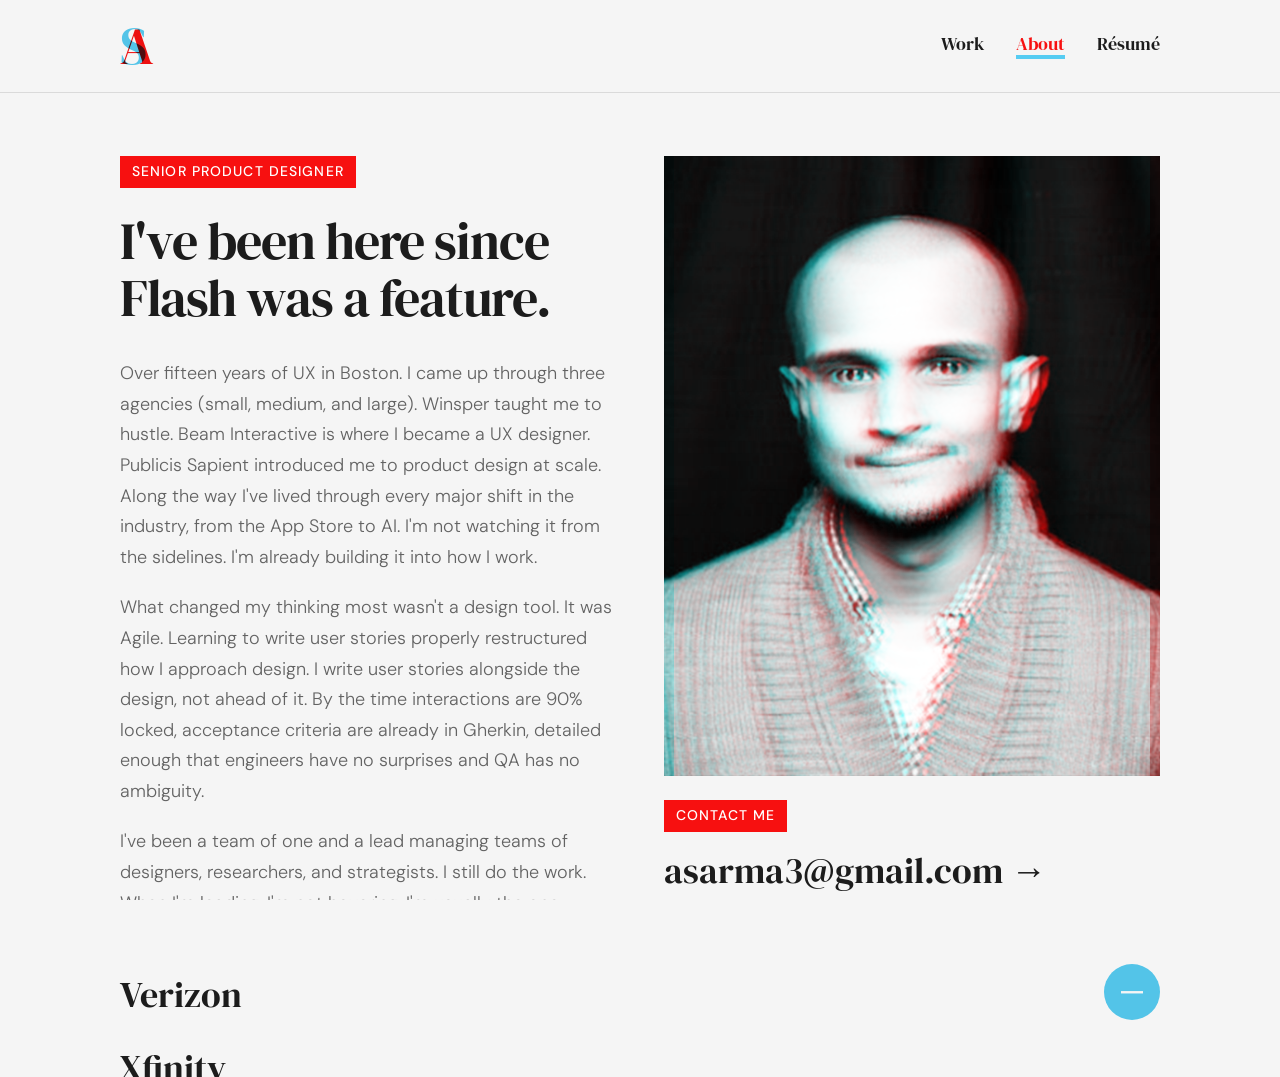
==== about.html @ 3e9cbd84 "Initial commit" ====
<!doctype html>
<html lang="en">
  <head>
    <meta charset="UTF-8" />
    <meta name="viewport" content="width=device-width, initial-scale=1.0" />
    <title>About — Senior Product Designer</title>
    <link rel="preconnect" href="https://fonts.googleapis.com" />
    <link
      href="https://fonts.googleapis.com/css2?family=DM+Serif+Display:ital@0;1&family=DM+Sans:wght@300;400;500&display=swap"
      rel="stylesheet"
    />
    <link rel="icon" type="image/svg+xml" href="assets/favicon/favicon.svg" />
    <link rel="icon" type="image/png" href="assets/favicon/favicon.png" />
    <link rel="stylesheet" href="css/tokens.css" />
    <link rel="stylesheet" href="css/global.css" />
    <link rel="stylesheet" href="css/nav.css" />
    <link rel="stylesheet" href="css/about.css" />
  </head>
  <body>
    <a class="skip-link" href="#main-content">Skip to main content</a>
    <div class="ruby-entrance" aria-hidden="true"></div>

    <!-- Nav -->
    <nav class="site-nav">
      <div class="nav-inner">
        <a href="index.html" class="nav-logo" aria-label="Home">
          <span class="logo-a" aria-hidden="true">A</span>
          <span class="logo-s" aria-hidden="true">S</span>
        </a>
        <ul class="nav-links">
          <li>
            <button class="nav-work-toggle" aria-expanded="false">Work</button>
          </li>
          <li><a href="about.html">About</a></li>
          <li><a href="resume.html">Résumé</a></li>
        </ul>
        <button class="nav-burger" aria-label="Open menu" aria-expanded="false">
          <span></span>
          <span></span>
        </button>
      </div>
    </nav>

    <!-- Work panel -->
    <div class="work-panel" aria-hidden="true">
      <button class="work-panel-close" aria-label="Close work menu"></button>
      <ul class="work-panel-list">
        <li><a href="work/verizon.html">Verizon</a></li>
        <li><a href="work/xfinity.html">Xfinity</a></li>
        <li><a href="work/liberty-mutual.html">Liberty Mutual</a></li>
        <li><a href="work/ram.html">RAM Trucks</a></li>
        <li><a href="work/red-sox.html">Red Sox</a></li>
        <li><a href="work/virgin-mobile.html">Virgin Mobile</a></li>
      </ul>
    </div>

    <!-- Mobile menu overlay -->
    <div class="nav-mobile-menu" aria-hidden="true">
      <div class="nav-mobile-inner">
        <ul class="nav-mobile-primary">
          <li>
            <button class="nav-mobile-work-trigger" aria-expanded="false">
              Work
              <span class="nav-mobile-chevron" aria-hidden="true"></span>
            </button>
            <div class="nav-mobile-accordion">
              <ul class="nav-mobile-work-list">
                <li><a href="work/verizon.html">Verizon</a></li>
                <li><a href="work/xfinity.html">Xfinity</a></li>
                <li><a href="work/liberty-mutual.html">Liberty Mutual</a></li>
                <li><a href="work/ram.html">RAM Trucks</a></li>
                <li><a href="work/red-sox.html">Red Sox</a></li>
                <li><a href="work/virgin-mobile.html">Virgin Mobile</a></li>
              </ul>
            </div>
          </li>
          <li><a href="about.html">About</a></li>
          <li><a href="resume.html">Résumé</a></li>
        </ul>
      </div>
    </div>

    <!-- About -->
    <main id="main-content">
      <!-- Hero -->
      <section class="about-hero">
        <!-- Left: text -->
        <div class="about-text">
          <p class="eyebrow about-eyebrow">Senior Product Designer</p>
          <h1 class="about-heading">
            I've been here since Flash was a feature.
          </h1>
          <div class="about-body">
            <p>
              Over fifteen years of UX in Boston. I came up through three
              agencies (small, medium, and large). Winsper taught me to hustle.
              Beam Interactive is where I became a UX designer. Publicis Sapient
              introduced me to product design at scale. Along the way I've lived
              through every major shift in the industry, from the App Store to
              AI. I'm not watching it from the sidelines. I'm
              already building it into how I work.
            </p>
            <p>
              What changed my thinking most wasn't a design tool. It was Agile.
              Learning to write user stories properly restructured how I
              approach design. I write user stories alongside the design, not
              ahead of it. By the time interactions are 90% locked, acceptance
              criteria are already in Gherkin, detailed enough that engineers
              have no surprises and QA has no ambiguity.
            </p>
            <p>
              I've been a team of one and a lead managing teams of designers,
              researchers, and strategists. I still do the work. When I'm
              leading, I'm not hovering. I'm usually the one sketching
              something next to you.
            </p>
          </div>
        </div>

        <!-- Right: portrait + contact -->
        <div class="about-right">
          <div class="about-photo-wrap">
            <img
              class="about-photo-bw"
              src="assets/images/about/portrait-bw.png"
              alt="Portrait"
            />
            <img
              class="about-photo-ruby"
              src="assets/images/about/portrait-ruby.png"
              aria-hidden="true"
            />
            <img
              class="about-photo-cyan"
              src="assets/images/about/portrait-cyan.png"
              aria-hidden="true"
            />
          </div>
          <div class="about-contact-group">
            <p class="eyebrow">Contact me</p>
            <a href="mailto:asarma3@gmail.com" class="about-contact"
              >asarma3@gmail.com →</a
            >
          </div>
        </div>
      </section>
    </main>

    <script src="js/cursor.js"></script>
    <script src="js/rubylith.js"></script>
    <script src="js/nav.js"></script>
    <script src="js/scroll.js"></script>
    <script>
      if (!window.matchMedia("(hover: hover) and (pointer: fine)").matches) {
        const wrap = document.querySelector(".about-photo-wrap");
        if (wrap) {
          wrap.addEventListener("click", () =>
            wrap.classList.toggle("is-tapped"),
          );
        }
      }
    </script>
  </body>
</html>
---- css/tokens.css ----
:root {
  /* Typography */
  --font-display: "DM Serif Display", serif;
  --font-body: "DM Sans", sans-serif;

  --text-display: 52px; /* weight 400, tracking -0.02em, lh 1.1 */
  --text-h1: 36px;      /* weight 400, tracking -0.015em, lh 1.2 */
  --text-h2: 26px;      /* weight 400, lh 1.3 */
  --text-body-lg: 18px; /* weight 300, lh 1.7 */
  --text-body: 15px;    /* weight 300, lh 1.7 */
  --text-label: 13px;   /* weight 400, lh 1.5 */
  --text-eyebrow: 14px; /* weight 500, tracking 0.08em, uppercase — 14px minimum for WCAG AA on ruby badge */

  /* Spacing — 4px base grid */
  --space-1: 4px;
  --space-2: 8px;
  --space-3: 12px;
  --space-4: 16px;
  --space-5: 20px;
  --space-6: 24px;
  --space-8: 32px;
  --space-10: 40px;
  --space-12: 48px;
  --space-16: 64px;
  --space-20: 80px;
  --space-24: 96px;
  --space-32: 128px;
  --space-40: 160px;

  /* Semantic spacing */
  --page-margin: 40px;
  --max-width: 1120px;

  /* Border radius — 4px increments */
  --radius-none: 0px;
  --radius-sm: 4px;
  --radius-md: 8px;
  --radius-lg: 12px;
  --radius-xl: 16px;
  --radius-2xl: 24px;
  --radius-full: 9999px;

  /* Border widths */
  --border-subtle: 0.5px;
  --border-default: 1px;
  --border-strong: 2px;
  --border-accent: 3px;

  /* Motion */
  --duration-instant: 100ms;
  --duration-fast: 200ms;
  --duration-base: 300ms;
  --duration-slow: 500ms;
  --duration-slower: 800ms;
  --duration-slowest: 1200ms;

  --ease-default: cubic-bezier(0.4, 0, 0.2, 1);
  --ease-out: cubic-bezier(0, 0, 0.2, 1);
  --ease-in: cubic-bezier(0.4, 0, 1, 1);
  --ease-spring: cubic-bezier(0.34, 1.56, 0.64, 1);
  --ease-linear: linear;

  /* Color */
  --color-bg: #f5f5f5;
  --color-surface: #ebebeb;
  --color-text: #1c1c1c;
  --color-text-muted: #636363;
  --color-border: rgba(28, 26, 24, 0.12);
  --color-ruby: #f71010;
  --color-cyan: #56CCF2;
  --ruby-blend: multiply;
}
---- css/global.css ----
/* Skip nav */
.skip-link {
  position: absolute;
  top: -100%;
  left: var(--page-margin);
  padding: var(--space-2) var(--space-4);
  background: var(--color-text);
  color: var(--color-bg);
  font-size: var(--text-label);
  font-weight: 400;
  text-decoration: none;
  z-index: 10000;
  border-radius: var(--radius-md);
}
.skip-link:focus {
  top: var(--space-4);
}

/* Reset */
*,
*::before,
*::after {
  box-sizing: border-box;
}
* {
  margin: 0;
}
body {
  font-family: var(--font-body);
  font-size: var(--text-body);
  font-weight: 300;
  color: var(--color-text);
  background: var(--color-bg);
  line-height: 1.7;
  -webkit-font-smoothing: antialiased;
}
img,
video {
  max-width: 100%;
  display: block;
}
p,
h1,
h2,
h3 {
  overflow-wrap: break-word;
}

/* Rubylith entrance overlay — shared across all pages */
.ruby-entrance {
  position: fixed;
  inset: 0;
  background: var(--color-ruby);
  mix-blend-mode: var(--ruby-blend);
  opacity: 1;
  pointer-events: none;
  z-index: 200;
}

/* Eyebrow — shared across all pages */
.eyebrow {
  display: inline-block;
  font-size: var(--text-eyebrow);
  font-weight: 500;
  letter-spacing: 0.08em;
  text-transform: uppercase;
  color: #fff;
  background: var(--color-ruby);
  padding: var(--space-1) var(--space-3);
  transition: background var(--duration-base) var(--ease-out);
}

.eyebrow:hover {
  background: var(--color-cyan);
}

/* Buttons */
.btn-primary {
  display: inline-block;
  padding: var(--space-3) var(--space-6);
  background: var(--color-text);
  color: var(--color-bg);
  border-radius: var(--radius-md);
  font-size: var(--text-label);
  font-weight: 400;
  text-decoration: none;
  transition: opacity var(--duration-fast) var(--ease-out);
}
.btn-primary:hover {
  opacity: 0.85;
}

.btn-secondary {
  display: inline-block;
  padding: var(--space-3) var(--space-6);
  background: transparent;
  color: var(--color-text);
  border: var(--border-default) solid var(--color-border);
  border-radius: var(--radius-md);
  font-size: var(--text-label);
  font-weight: 400;
  text-decoration: none;
  transition: background var(--duration-fast) var(--ease-out);
}
.btn-secondary:hover {
  background: var(--color-surface);
}

/* Scroll-driven fade-in */
@media (prefers-reduced-motion: no-preference) {
  .fade-in {
    opacity: 0;
    transform: translateY(16px);
    transition:
      opacity var(--duration-slow) var(--ease-out),
      transform var(--duration-slow) var(--ease-out);
  }
  .fade-in.is-visible {
    opacity: 1;
    transform: translateY(0);
  }
}

/* Ruby cursor — desktop / pointer devices only */
.cursor-ruby {
  position: fixed;
  width: 64px;
  height: 64px;
  border-radius: var(--radius-full);
  background: var(--color-ruby);
  mix-blend-mode: var(--ruby-blend);
  pointer-events: none;
  z-index: 9999;
  top: 0;
  left: 0;
  transform: translate(-50%, -50%);
  opacity: 0;
  transition:
    opacity var(--duration-fast) var(--ease-out),
    width var(--duration-fast) var(--ease-spring),
    height var(--duration-fast) var(--ease-spring),
    background var(--duration-base) var(--ease-out);
}

.cursor-ruby.is-hovering {
  width: 16px;
  height: 16px;
  background: var(--color-cyan);
}

/* Responsive breakpoints */
/* Mobile first — base styles apply to mobile */
/* Tablet */
@media (min-width: 768px) {
}
/* Desktop */
@media (min-width: 1024px) {
}
/* Wide */
@media (min-width: 1280px) {
}
---- css/nav.css ----
/* nav.css — site navigation styles */

:root {
  --nav-height: 92px;
}

.site-nav {
  position: fixed;
  top: 0;
  left: 0;
  right: 0;
  z-index: 100;
  background: var(--color-bg);
  border-bottom: var(--border-subtle) solid var(--color-border);
  transition:
    box-shadow var(--duration-fast) var(--ease-out),
    backdrop-filter var(--duration-fast) var(--ease-out);
}

.site-nav.is-scrolled {
  backdrop-filter: blur(12px);
  -webkit-backdrop-filter: blur(12px);
  background: rgba(245, 245, 245, 0.85);
  box-shadow: 0 1px 12px rgba(28, 26, 24, 0.06);
}

.nav-inner {
  max-width: var(--max-width);
  margin: 0 auto;
  padding: var(--space-5) var(--page-margin);
  display: flex;
  align-items: center;
  justify-content: space-between;
}

.nav-logo {
  display: inline-grid;
  text-decoration: none;
  line-height: 1;
}

.logo-a,
.logo-s {
  grid-area: 1 / 1;
  font-family: var(--font-display);
  font-size: var(--text-display);
  font-weight: 400;
  line-height: 1;
  mix-blend-mode: multiply;
  transition: color var(--duration-base) var(--ease-out);
  user-select: none;
}

.logo-a { color: var(--color-ruby); }
.logo-s { color: var(--color-cyan); }

.nav-logo:hover .logo-a { color: var(--color-cyan); }
.nav-logo:hover .logo-s { color: var(--color-ruby); }

.nav-links {
  list-style: none;
  display: flex;
  gap: var(--space-8);
  align-items: center;
}

.nav-links a,
.nav-work-toggle {
  position: relative;
  font-family: var(--font-display);
  font-size: var(--text-body-lg);
  font-weight: 400;
  line-height: 1;
  color: var(--color-text);
  text-decoration: none;
  background: none;
  border: none;
  cursor: pointer;
  padding: 0;
  display: inline-block;
  transition:
    color var(--duration-fast) var(--ease-out),
    transform var(--duration-fast) var(--ease-spring);
}

.nav-links a:hover,
.nav-work-toggle:hover {
  color: var(--color-ruby);
  transform: translateX(6px);
}

.nav-links a::after,
.nav-work-toggle::after {
  content: "";
  position: absolute;
  bottom: -6px;
  left: 0;
  right: 0;
  height: 4px;
  background: var(--color-cyan);
  border-radius: var(--radius-none);
  opacity: 0;
  transform: scaleX(0.6);
  transition:
    opacity var(--duration-fast) var(--ease-out),
    transform var(--duration-fast) var(--ease-out);
}

.nav-links a.is-active,
.nav-work-toggle.is-active {
  color: var(--color-ruby);
}

.nav-links a.is-active::after,
.nav-work-toggle.is-active::after {
  opacity: 1;
  transform: scaleX(1);
}

/* ── Work panel ── */
.work-panel {
  position: fixed;
  top: var(--nav-height);
  right: 0;
  bottom: 0;
  width: 100%;
  background: var(--color-bg);
  z-index: 99;
  overflow-y: auto;
  transform: translateY(100%);
  transition: transform 900ms var(--ease-out);
  padding: var(--space-16) 0;
}

.work-panel.is-open {
  transform: translateY(0);
}

/* Close button — desktop only */
.work-panel-close {
  display: none;
}

@media (min-width: 768px) {
  .work-panel-close {
    display: block;
    position: absolute;
    top: var(--space-16);
    right: max(var(--page-margin), calc((100% - var(--max-width)) / 2 + var(--page-margin)));
    width: 56px;
    height: 56px;
    background: var(--color-cyan);
    mix-blend-mode: multiply;
    border: none;
    border-radius: var(--radius-full);
    cursor: pointer;
    color: #fff;
    transition: background var(--duration-fast) var(--ease-out);
  }

  .work-panel-close:hover {
    background: var(--color-ruby);
  }

  .work-panel-close::before,
  .work-panel-close::after {
    content: "";
    position: absolute;
    top: 50%;
    left: 50%;
    width: 22px;
    height: 1.5px;
    background: currentColor;
    transition: transform 100ms var(--ease-out);
  }

  /* Parallel lines by default — cross into X when panel is open */
  .work-panel-close::before {
    transform: translate(-50%, -50%) rotate(0deg);
  }

  .work-panel-close::after {
    transform: translate(-50%, -50%) rotate(0deg);
  }

  .work-panel.is-open .work-panel-close::before {
    transform: translate(-50%, -50%) rotate(45deg);
  }

  .work-panel.is-open .work-panel-close::after {
    transform: translate(-50%, -50%) rotate(-45deg);
  }
}

.work-panel-list {
  list-style: none;
  display: flex;
  flex-direction: column;
  gap: var(--space-3);
  max-width: var(--max-width);
  margin: 0 auto;
  padding: 0 var(--page-margin);
}

.work-panel-list a {
  font-family: var(--font-display);
  font-size: var(--text-h1);
  font-weight: 400;
  color: var(--color-text);
  text-decoration: none;
  display: inline-block;
  transition:
    color var(--duration-fast) var(--ease-out),
    transform var(--duration-fast) var(--ease-spring);
}

.work-panel-list a:hover {
  color: var(--color-ruby);
  transform: translateX(6px);
}

/* ── Hamburger button ── */
.nav-burger {
  display: none;
  flex-direction: column;
  gap: 5px;
  background: none;
  border: none;
  cursor: pointer;
  padding: var(--space-1);
}

.nav-burger span {
  display: block;
  width: 22px;
  height: 1.5px;
  background: var(--color-text);
  transition:
    transform var(--duration-base) var(--ease-out),
    opacity var(--duration-base) var(--ease-out);
}

/* X state — lines cross at their shared midpoint (gap: 5px + line: 1.5px = 6.5px between centers / 2 = 3.25px) */
@media (prefers-reduced-motion: no-preference) {
  .nav-burger.is-open span:first-child {
    transform: translateY(3.25px) rotate(45deg);
  }
  .nav-burger.is-open span:last-child {
    transform: translateY(-3.25px) rotate(-45deg);
  }
}

/* ── Mobile menu overlay ── */
.nav-mobile-menu {
  display: none;
  position: fixed;
  inset: 0;
  z-index: 99;
  background: var(--color-bg);
  flex-direction: column;
  overflow-y: auto;
  opacity: 0;
  pointer-events: none;
  transition: opacity var(--duration-base) var(--ease-out);
}

.nav-mobile-menu.is-open {
  opacity: 1;
  pointer-events: all;
}

.nav-mobile-inner {
  padding: calc(var(--nav-height) + var(--space-10)) var(--page-margin) var(--space-16);
  display: flex;
  flex-direction: column;
  gap: var(--space-12);
}

/* Primary links — Work, About, Contact */
.nav-mobile-primary {
  list-style: none;
  padding: 0;
  display: flex;
  flex-direction: column;
  gap: var(--space-4);
}

.nav-mobile-primary > li {
  display: flex;
  flex-direction: column;
}

.nav-mobile-primary a,
.nav-mobile-work-trigger {
  font-family: var(--font-display);
  font-size: var(--text-h1);
  font-weight: 400;
  color: var(--color-text);
  text-decoration: none;
  text-align: left;
  background: none;
  border: none;
  padding: 0;
  cursor: pointer;
  display: flex;
  align-items: center;
  gap: var(--space-3);
  transition:
    color var(--duration-fast) var(--ease-out),
    transform var(--duration-fast) var(--ease-spring);
}

.nav-mobile-primary a:hover,
.nav-mobile-work-trigger:hover {
  color: var(--color-ruby);
  transform: translateX(6px);
}

/* Chevron */
.nav-mobile-chevron {
  display: inline-block;
  width: 8px;
  height: 8px;
  border-right: 1.5px solid currentColor;
  border-bottom: 1.5px solid currentColor;
  transform: rotate(45deg) translate(-1px, -2px);
  transition: transform var(--duration-base) var(--ease-out);
  flex-shrink: 0;
}

.nav-mobile-work-trigger.is-open .nav-mobile-chevron {
  transform: rotate(-135deg) translate(-1px, -2px);
}

/* Accordion */
.nav-mobile-accordion {
  display: grid;
  grid-template-rows: 0fr;
  transition: grid-template-rows var(--duration-slow) var(--ease-default);
}

.nav-mobile-accordion.is-open {
  grid-template-rows: 1fr;
}

.nav-mobile-work-list {
  list-style: none;
  overflow: hidden;
  display: flex;
  flex-direction: column;
  gap: var(--space-2);
  padding-top: var(--space-3);
  padding-left: var(--space-4);
}

.nav-mobile-work-list a {
  font-family: var(--font-display);
  font-size: var(--text-h2);
  font-weight: 400;
  color: var(--color-text);
  text-decoration: none;
  display: inline-block;
  transition:
    color var(--duration-fast) var(--ease-out),
    transform var(--duration-fast) var(--ease-spring);
}

.nav-mobile-work-list a:hover {
  color: var(--color-ruby);
  transform: translateX(6px);
}

/* Prevent scroll when mobile menu open */
body.menu-open {
  overflow: hidden;
}

/* ── Mobile ── */
@media (max-width: 767px) {
  .nav-links {
    display: none;
  }

  .nav-burger {
    display: flex;
  }

  .nav-mobile-menu {
    display: flex;
  }

  .work-panel {
    padding: var(--space-10) 0;
  }

  .work-panel-list {
    padding: 0 var(--space-6);
  }
}
---- css/about.css ----
/* about.css — about page styles */

/* ── Hero ── */
.about-hero {
  max-width: var(--max-width);
  margin: 0 auto;
  padding: calc(var(--nav-height) + var(--space-16)) var(--page-margin) var(--space-24);
  display: grid;
  grid-template-columns: 1fr;
  gap: var(--space-12);
  align-items: start;
}

@media (min-width: 768px) {
  .about-hero {
    grid-template-columns: 1fr 1fr;
  }
}

/* ── Text column ── */
.about-eyebrow {
  margin-bottom: var(--space-6);
}

.about-heading {
  font-family: var(--font-display);
  font-size: var(--text-display);
  font-weight: 400;
  line-height: 1.1;
  letter-spacing: -0.02em;
  color: var(--color-text);
  margin-bottom: var(--space-8);
}

.about-body {
  display: flex;
  flex-direction: column;
  gap: var(--space-5);
  font-size: var(--text-body-lg);
  font-weight: 300;
  line-height: 1.7;
  color: var(--color-text-muted);
  margin-bottom: var(--space-8);
}

.about-contact-group {
  display: flex;
  flex-direction: column;
  gap: var(--space-2);
  align-items: flex-start;
}

.about-contact {
  font-family: var(--font-display);
  font-size: var(--text-h1);
  font-weight: 400;
  color: var(--color-text);
  text-decoration: none;
  display: inline-block;
  transition:
    color var(--duration-fast) var(--ease-out),
    transform var(--duration-fast) var(--ease-spring);
}

.about-contact:hover {
  color: var(--color-ruby);
  transform: translateX(6px);
}

/* ── Photo column ── */
.about-right {
  display: flex;
  flex-direction: column;
  gap: var(--space-6);
}

.about-photo-wrap {
  position: relative;
  background: #000;
  aspect-ratio: 4 / 5;
  overflow: hidden;
}

/* All three layers fill the container */
.about-photo-bw,
.about-photo-ruby,
.about-photo-cyan {
  position: absolute;
  inset: 0;
  width: 100%;
  height: 100%;
  object-fit: cover;
  display: block;
}

/* B&W base — sits underneath, always visible */
.about-photo-bw {
  position: relative;
}

/* Ruby channel — offset right/up, black bg drops out via screen */
.about-photo-ruby {
  mix-blend-mode: screen;
  transform: translate(10px, 0);
  transition:
    transform var(--duration-slow) var(--ease-out),
    opacity var(--duration-slow) var(--ease-out);
}

/* Cyan channel — offset left/down */
.about-photo-cyan {
  mix-blend-mode: screen;
  transform: translate(-10px, 0);
  transition:
    transform var(--duration-slow) var(--ease-out),
    opacity var(--duration-slow) var(--ease-out);
}

/* Hover (desktop) or tapped (mobile): converge and fade — reveals clean B&W */
.about-photo-wrap:hover .about-photo-ruby,
.about-photo-wrap:hover .about-photo-cyan,
.about-photo-wrap.is-tapped .about-photo-ruby,
.about-photo-wrap.is-tapped .about-photo-cyan {
  transform: translate(0, 0);
  opacity: 0;
}
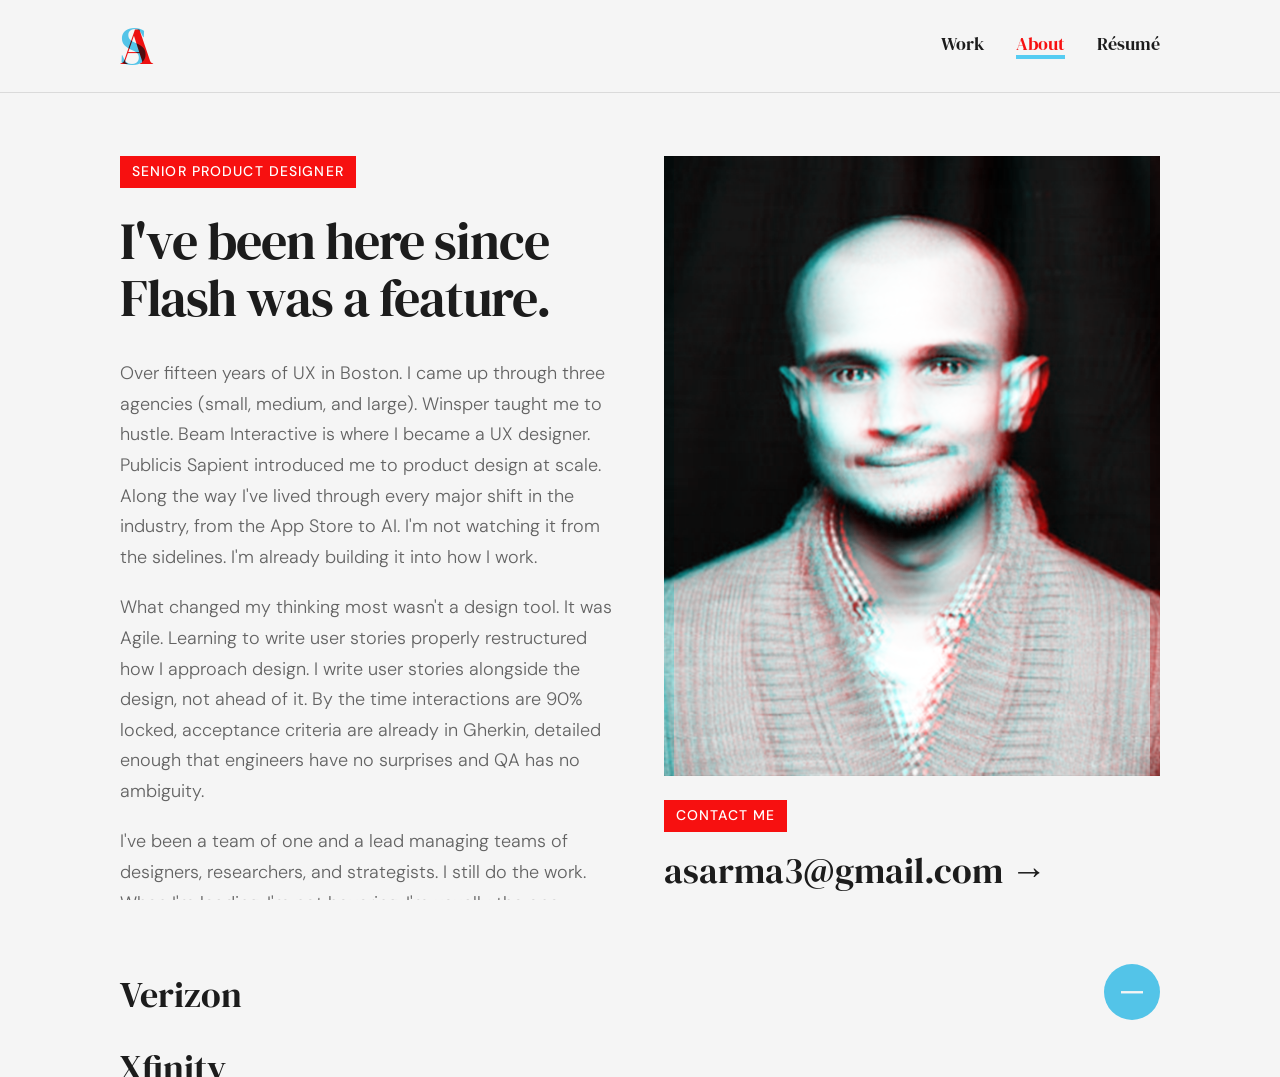
==== commit 510f4a38: "Update images to WebP. Faster load times." ====
--- a/about.html
+++ b/about.html
@@ -122,17 +122,17 @@
           <div class="about-photo-wrap">
             <img
               class="about-photo-bw"
-              src="assets/images/about/portrait-bw.png"
+              src="assets/images/about/portrait-bw.webp"
               alt="Portrait"
             />
             <img
               class="about-photo-ruby"
-              src="assets/images/about/portrait-ruby.png"
+              src="assets/images/about/portrait-ruby.webp"
               aria-hidden="true"
             />
             <img
               class="about-photo-cyan"
-              src="assets/images/about/portrait-cyan.png"
+              src="assets/images/about/portrait-cyan.webp"
               aria-hidden="true"
             />
           </div>
--- a/css/about.css
+++ b/css/about.css
@@ -67,6 +67,22 @@
   transform: translateX(6px);
 }
 
+/* ── Small phone (≤ 430px — iPhone 13 mini, SE) ── */
+@media (max-width: 430px) {
+  .about-hero {
+    padding-left: var(--space-5);
+    padding-right: var(--space-5);
+  }
+
+  .about-heading {
+    font-size: var(--text-h1);
+  }
+
+  .about-contact {
+    font-size: var(--text-h2);
+  }
+}
+
 /* ── Photo column ── */
 .about-right {
   display: flex;
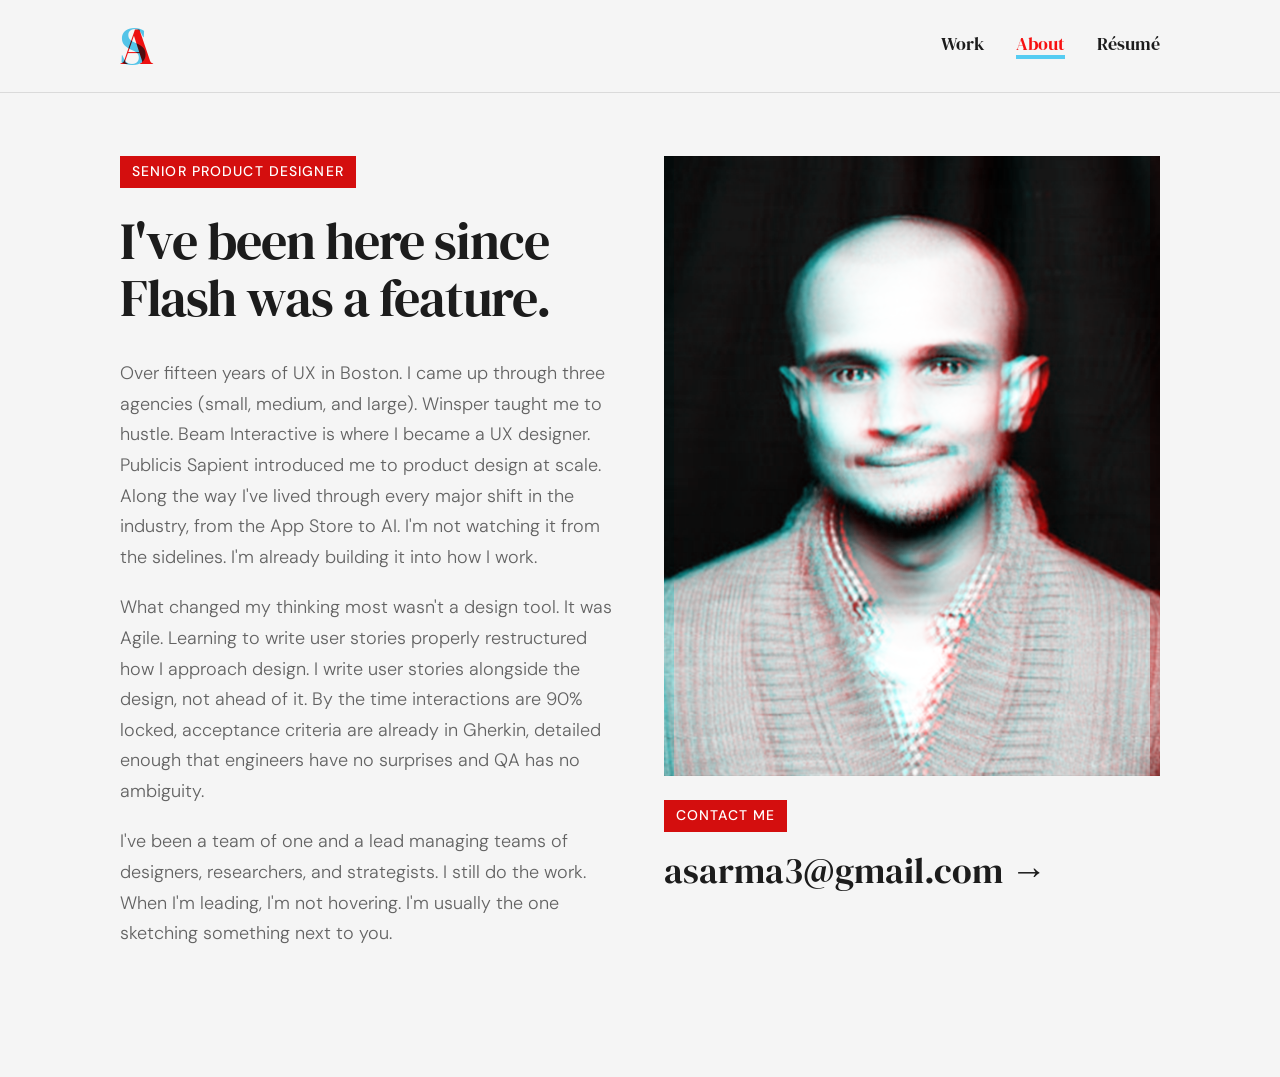
==== commit a10f81f4: "WCAG AA pass: focus indicators, pause button, eyebrow contrast fix - Add :focus-visible ruby outline" ====
--- a/about.html
+++ b/about.html
@@ -18,6 +18,7 @@
   </head>
   <body>
     <a class="skip-link" href="#main-content">Skip to main content</a>
+    <button class="pause-animations" aria-pressed="false">Pause animations</button>
     <div class="ruby-entrance" aria-hidden="true"></div>
 
     <!-- Nav -->
--- a/css/global.css
+++ b/css/global.css
@@ -14,6 +14,33 @@
 }
 .skip-link:focus {
   top: var(--space-4);
+}
+
+/* Pause animations button — visually hidden, keyboard accessible (WCAG 2.2.2) */
+.pause-animations {
+  position: absolute;
+  top: -100%;
+  left: var(--page-margin);
+  padding: var(--space-2) var(--space-4);
+  background: var(--color-text);
+  color: var(--color-bg);
+  font-family: var(--font-body);
+  font-size: var(--text-label);
+  font-weight: 400;
+  border: none;
+  cursor: pointer;
+  z-index: 10000;
+  border-radius: var(--radius-md);
+}
+.pause-animations:focus {
+  top: calc(var(--space-4) + 32px + var(--space-2));
+}
+
+/* Focus indicators — keyboard navigation */
+:focus-visible {
+  outline: 2px solid var(--color-ruby);
+  outline-offset: 3px;
+  border-radius: var(--radius-sm);
 }
 
 /* Reset */
@@ -65,7 +92,7 @@
   letter-spacing: 0.08em;
   text-transform: uppercase;
   color: #fff;
-  background: var(--color-ruby);
+  background: #d40e0e; /* Darker than --color-ruby for WCAG AA contrast (5.43:1 vs 4.17:1) */
   padding: var(--space-1) var(--space-3);
   transition: background var(--duration-base) var(--ease-out);
 }
--- a/css/nav.css
+++ b/css/nav.css
@@ -127,7 +127,7 @@
   background: var(--color-bg);
   z-index: 99;
   overflow-y: auto;
-  transform: translateY(100%);
+  transform: translateY(-100%);
   transition: transform 900ms var(--ease-out);
   padding: var(--space-16) 0;
 }
